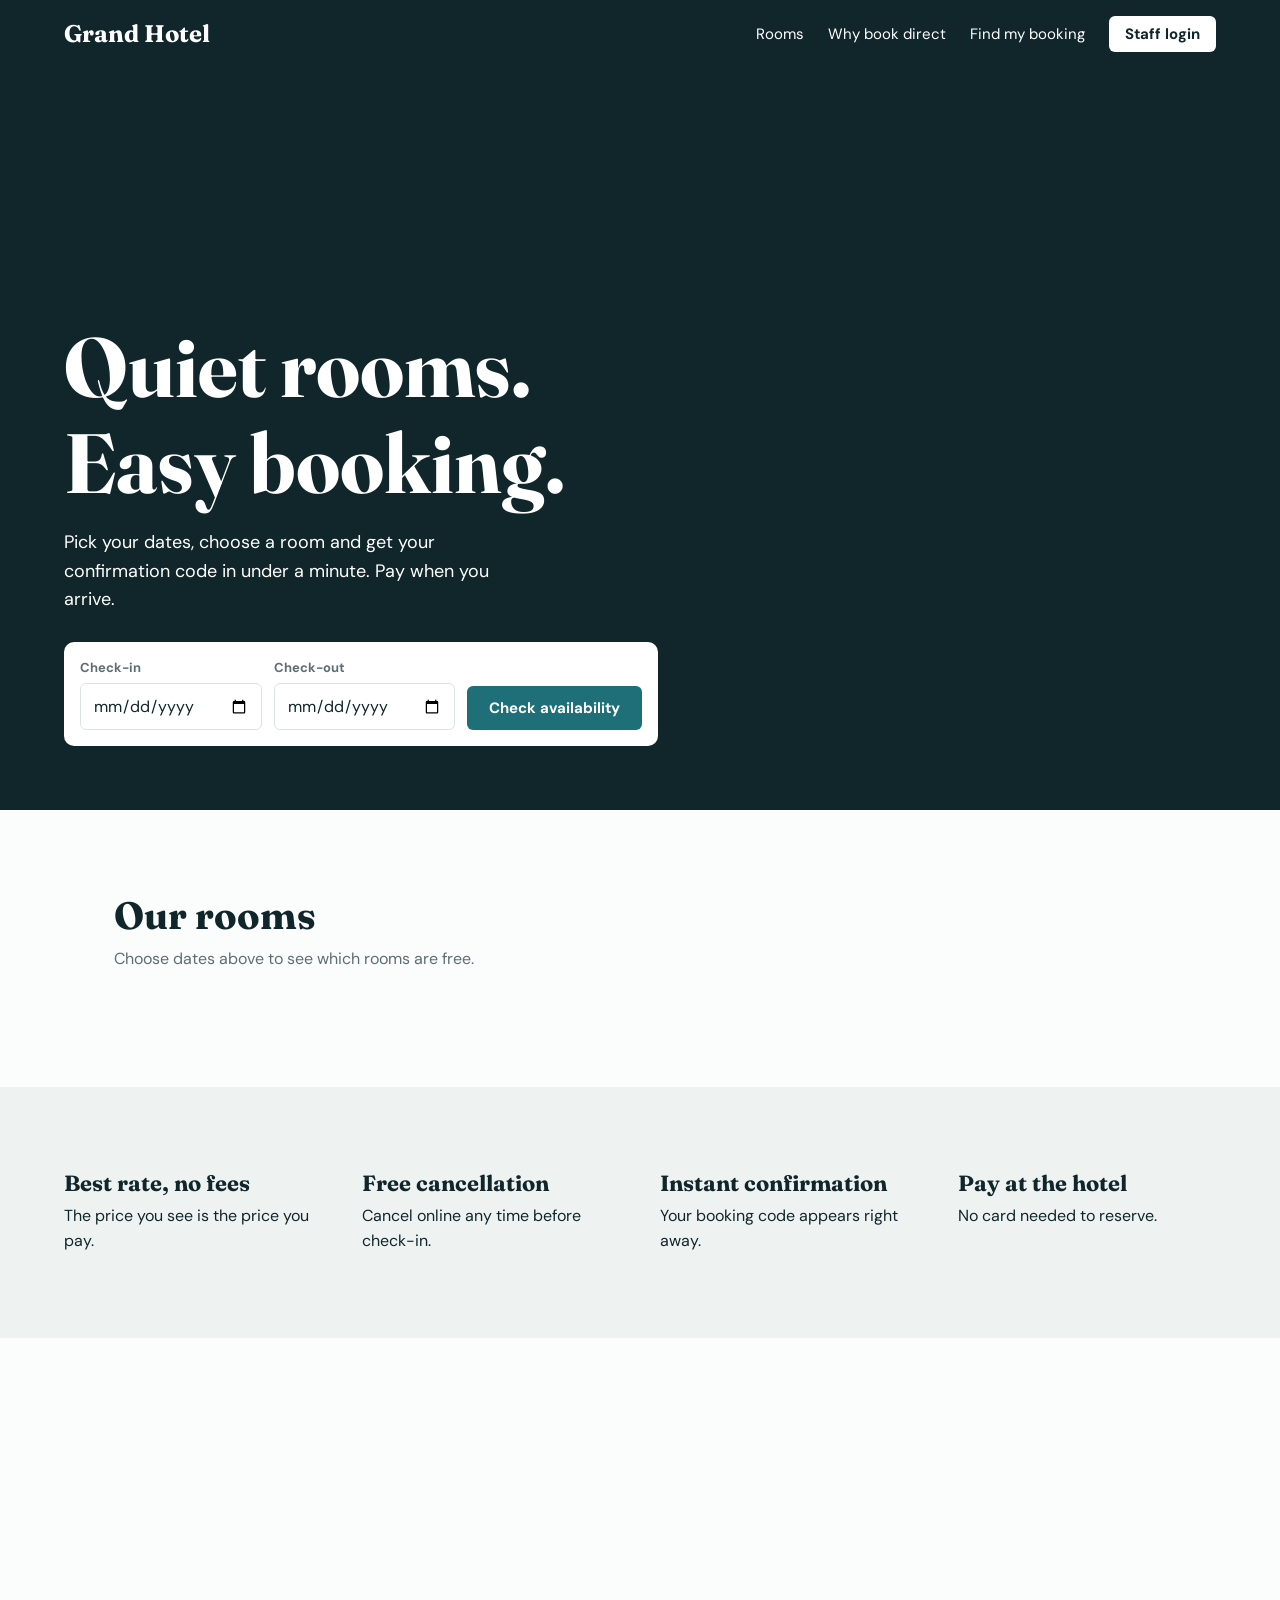
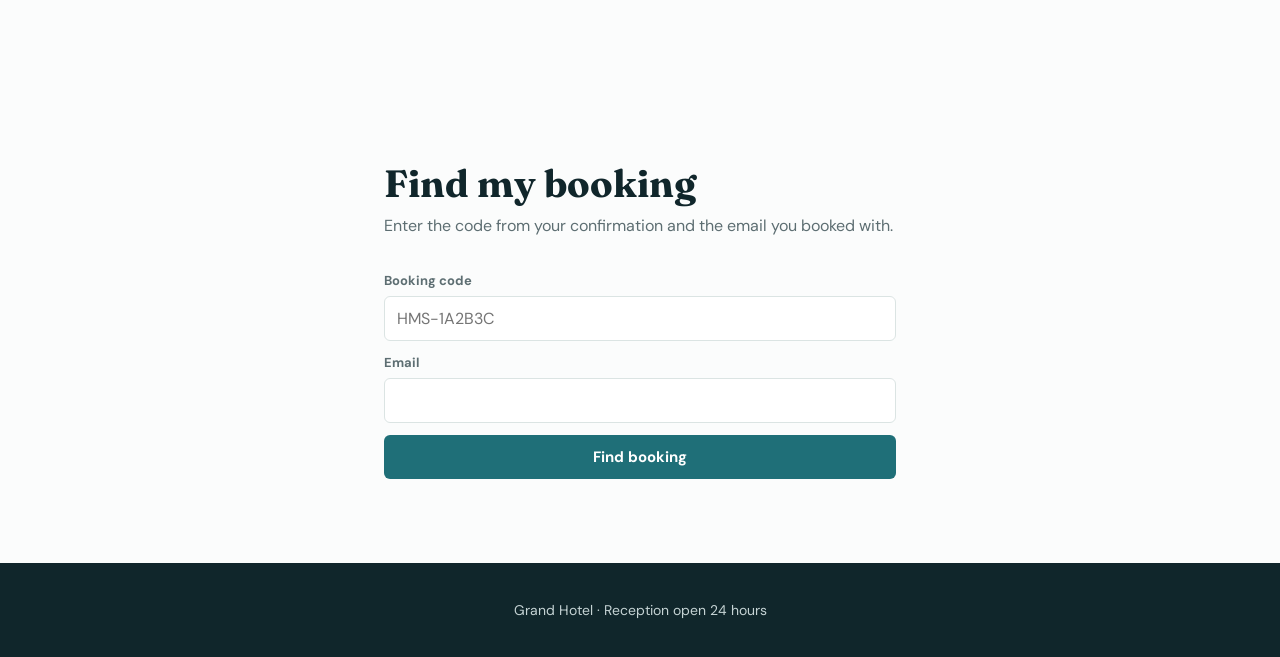
==== website/index.html @ 762f64a4 "WIP: PDF changes" ====
<!doctype html>
<html lang="en"><head><meta charset="utf-8">
<meta name="viewport" content="width=device-width,initial-scale=1">
<title>Grand Hotel | Book your stay</title>
<link rel="preconnect" href="https://fonts.googleapis.com">
<link href="https://fonts.googleapis.com/css2?family=DM+Sans:wght@400;500;700&family=Fraunces:opsz,wght@9..144,500;9..144,700&display=swap" rel="stylesheet">
<link rel="stylesheet" href="css/site.css"></head>
<body>
<header id="nav"><a class="logo" href="#top">Grand Hotel</a>
<nav><a href="#rooms">Rooms</a><a href="#why">Why book direct</a><a href="#manage">Find my booking</a><a class="btn sm" href="/app/">Staff login</a></nav></header>
<section class="hero" id="top"><div>
<h1>Quiet rooms. Easy booking.</h1>
<p>Pick your dates, choose a room and get your confirmation code in under a minute. Pay when you arrive.</p>
<form class="search" id="search">
<label>Check-in<input type="date" id="ci" required></label>
<label>Check-out<input type="date" id="co" required></label>
<button class="btn">Check availability</button></form></div></section>
<main>
<section id="rooms" class="wrap"><h2>Our rooms</h2><p class="sub" id="rooms-sub">Choose dates above to see which rooms are free.</p><div class="grid" id="rooms-grid"></div></section>
<section id="why" class="wrap feats">
<div><h3>Best rate, no fees</h3><p>The price you see is the price you pay.</p></div>
<div><h3>Free cancellation</h3><p>Cancel online any time before check-in.</p></div>
<div><h3>Instant confirmation</h3><p>Your booking code appears right away.</p></div>
<div><h3>Pay at the hotel</h3><p>No card needed to reserve.</p></div></section>
<section class="gallery">
<img src="https://images.unsplash.com/photo-1551882547-ff40c63fe5fa?auto=format&fit=crop&w=800&q=80" alt="Hotel exterior" onerror="this.remove()">
<img src="https://images.unsplash.com/photo-1445019980597-93fa8acb246c?auto=format&fit=crop&w=800&q=80" alt="Pool" onerror="this.remove()">
<img src="https://images.unsplash.com/photo-1564501049412-61c2a3083791?auto=format&fit=crop&w=800&q=80" alt="Lobby" onerror="this.remove()"></section>
<section id="manage" class="wrap narrow"><h2>Find my booking</h2><p class="sub">Enter the code from your confirmation and the email you booked with.</p>
<form id="mf"><label>Booking code<input name="ref" placeholder="HMS-1A2B3C" required></label><label>Email<input type="email" name="email" required></label><button class="btn">Find booking</button></form>
<div id="found"></div></section>
</main>
<footer>Grand Hotel · Reception open 24 hours</footer>
<div class="modal" id="modal"><div class="box" id="box"></div></div>
<script src="js/site.js"></script></body></html>
---- website/css/site.css ----
:root{--ink:#10262b;--sea:#1f6f78;--sea-d:#17555c;--mist:#eef3f2;--bg:#fbfcfc;--muted:#5d6e72;--line:#dbe4e3}
*{box-sizing:border-box;margin:0}
body{font:16px/1.6 "DM Sans",system-ui,sans-serif;color:var(--ink);background:var(--bg)}
h1,h2,h3,.logo{font-family:Fraunces,Georgia,serif;line-height:1.15}
a{color:inherit;text-decoration:none}
:focus-visible{outline:3px solid #e9a23b;outline-offset:2px}
header{position:fixed;inset:0 0 auto;z-index:20;display:flex;justify-content:space-between;align-items:center;padding:16px 5%;color:#fff;transition:background .3s,padding .3s}
header.solid{background:var(--ink);padding:10px 5%}
.logo{font-size:24px;font-weight:700}
nav{display:flex;gap:24px;align-items:center;font-size:15px}
.btn{background:var(--sea);color:#fff;border:0;padding:12px 22px;border-radius:6px;font:700 15px "DM Sans";cursor:pointer;transition:background .2s}
.btn:hover{background:var(--sea-d)}.btn:disabled{background:#b8c4c3;cursor:not-allowed}.btn.sm{padding:8px 16px}.btn.full{width:100%;margin-top:6px}
header .btn{background:#fff;color:var(--ink)}
.hero{min-height:90vh;display:flex;align-items:flex-end;color:#fff;padding:120px 5% 64px;background:linear-gradient(180deg,#10262b55,#10262bd9),url("https://images.unsplash.com/photo-1566073771259-6a8506099945?auto=format&fit=crop&w=1800&q=80") center/cover,var(--ink)}
.hero h1{font-size:clamp(42px,7vw,84px);max-width:11ch}
.hero p{max-width:480px;margin:16px 0 28px;font-size:18px}
.search{display:flex;gap:12px;flex-wrap:wrap;align-items:end;background:#fff;color:var(--ink);padding:16px;border-radius:10px;max-width:640px}
label{display:grid;gap:4px;font-size:13px;font-weight:700;color:var(--muted);flex:1;min-width:150px}
input{padding:11px 12px;border:1px solid var(--line);border-radius:6px;font:16px "DM Sans";color:var(--ink);width:100%;background:#fff}
.wrap{max-width:1180px;margin:auto;padding:84px 5%}.narrow{max-width:640px}
h2{font-size:38px}.sub{color:var(--muted);margin:8px 0 32px}
.grid{display:grid;grid-template-columns:repeat(auto-fill,minmax(310px,1fr));gap:28px}
.card{background:#fff;border:1px solid var(--line);border-radius:10px;overflow:hidden;display:flex;flex-direction:column}
.img{height:220px;background:linear-gradient(135deg,var(--ink),var(--sea))}.img img{width:100%;height:100%;object-fit:cover;display:block}
.body{padding:20px;display:flex;flex-direction:column;gap:8px;flex:1}.muted,small{color:var(--muted)}
.tags{display:flex;flex-wrap:wrap;gap:6px;list-style:none;padding:0}.tags li{font-size:13px;background:var(--mist);padding:3px 10px;border-radius:99px}
.foot{display:flex;justify-content:space-between;align-items:center;margin-top:auto;padding-top:14px;border-top:1px solid var(--line)}
.foot b{font-size:24px;font-family:Fraunces,serif}.total{display:block}
.feats{display:grid;grid-template-columns:repeat(auto-fit,minmax(220px,1fr));gap:40px;background:var(--mist);max-width:none}
.feats div{max-width:280px}.feats h3{margin-bottom:6px;font-size:22px}
.gallery{display:grid;grid-template-columns:repeat(3,1fr);height:340px}.gallery img{width:100%;height:100%;object-fit:cover;display:block}
footer{background:var(--ink);color:#c5d3d4;text-align:center;padding:36px 5%;font-size:14px}
.modal{position:fixed;inset:0;background:#10262bb3;display:none;place-items:center;z-index:50;padding:16px}.modal.open{display:grid}
.box{background:#fff;border-radius:12px;padding:28px;width:100%;max-width:480px;max-height:92vh;overflow:auto;position:relative;animation:pop .25s}
@keyframes pop{from{opacity:0;transform:translateY(14px)}}
@media(prefers-reduced-motion:reduce){.box{animation:none}}
.x{position:absolute;right:14px;top:8px;background:0;border:0;font-size:28px;cursor:pointer;color:var(--ink)}
form{display:grid;gap:12px;margin-top:14px}.two{display:flex;gap:12px}
.sum{font-weight:700}.err{color:#b91c1c;font-size:14px}.ref{font:700 34px monospace;color:var(--sea);letter-spacing:.08em;margin:8px 0}
.found{background:#fff;border:1px solid var(--line);border-radius:10px;padding:20px;margin-top:20px}
.badge{padding:2px 10px;border-radius:99px;font-size:13px;background:#dcf2e4;color:#166534}.badge.cancelled{background:#fde2e2;color:#991b1b}
@media(max-width:700px){nav a:not(.btn){display:none}.gallery{grid-template-columns:1fr;height:auto}.two{flex-direction:column}}
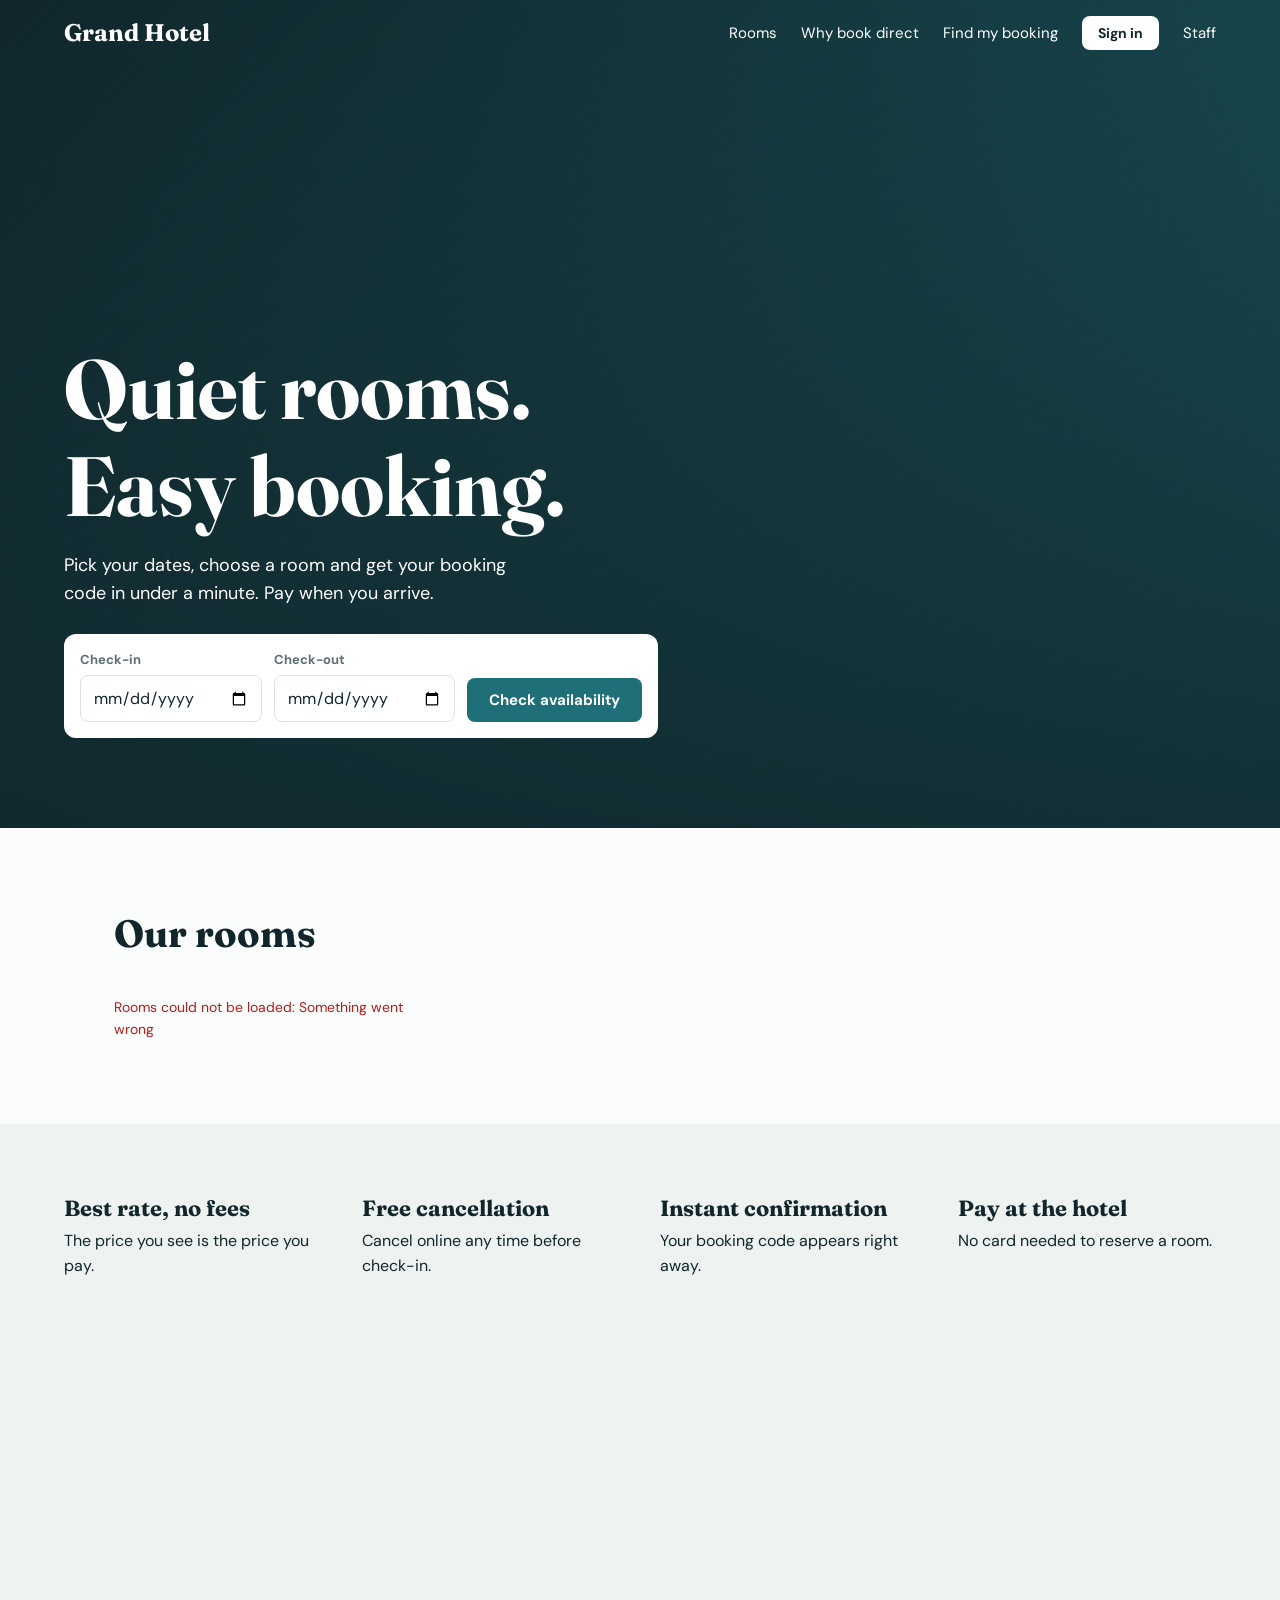
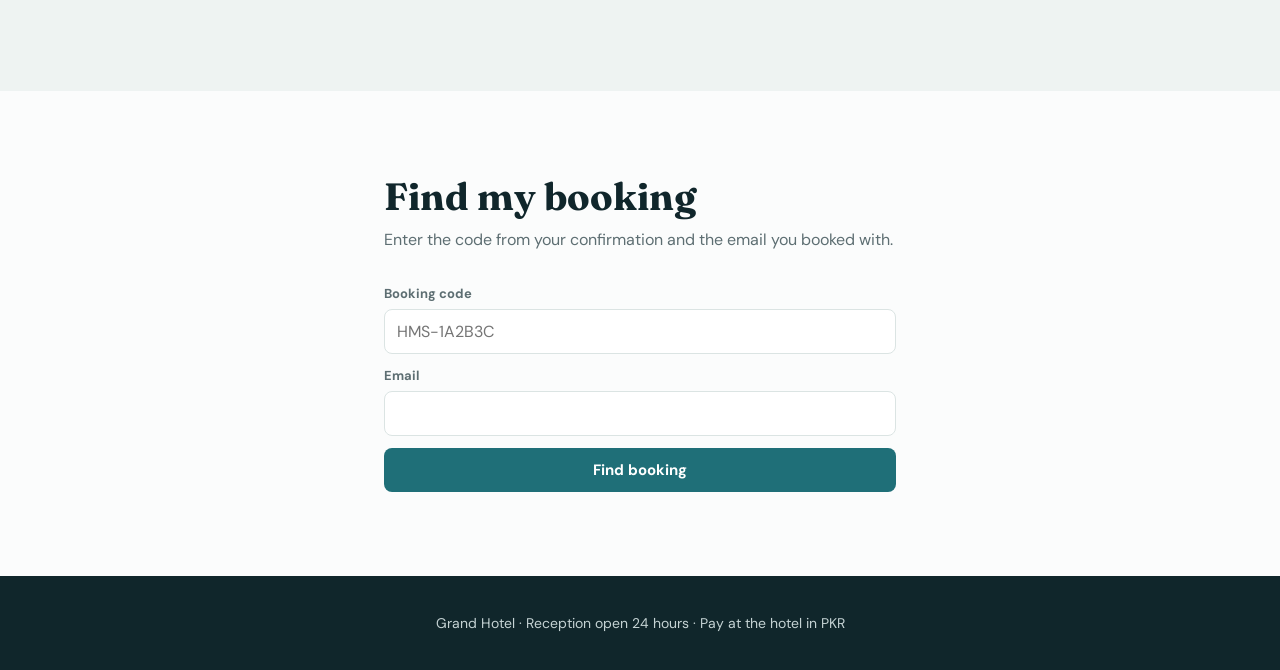
==== commit 06ef34a3: "Staff panal: add theme, price in pkr, room type photo with url, & Customer accounts, room photo uplo" ====
--- a/website/index.html
+++ b/website/index.html
@@ -1,35 +1,69 @@
 <!doctype html>
-<html lang="en"><head><meta charset="utf-8">
+<html lang="en">
+<head>
+<meta charset="utf-8">
 <meta name="viewport" content="width=device-width,initial-scale=1">
 <title>Grand Hotel | Book your stay</title>
+<meta name="description" content="Book a room at Grand Hotel online. Best rate, free cancellation, pay at the hotel.">
 <link rel="preconnect" href="https://fonts.googleapis.com">
-<link href="https://fonts.googleapis.com/css2?family=DM+Sans:wght@400;500;700&family=Fraunces:opsz,wght@9..144,500;9..144,700&display=swap" rel="stylesheet">
-<link rel="stylesheet" href="css/site.css"></head>
+<link href="https://fonts.googleapis.com/css2?family=DM+Sans:wght@400;500;700&family=Fraunces:opsz,wght@9..144,600;9..144,700&display=swap" rel="stylesheet">
+<link rel="stylesheet" href="css/site.css">
+</head>
 <body>
-<header id="nav"><a class="logo" href="#top">Grand Hotel</a>
-<nav><a href="#rooms">Rooms</a><a href="#why">Why book direct</a><a href="#manage">Find my booking</a><a class="btn sm" href="/app/">Staff login</a></nav></header>
-<section class="hero" id="top"><div>
-<h1>Quiet rooms. Easy booking.</h1>
-<p>Pick your dates, choose a room and get your confirmation code in under a minute. Pay when you arrive.</p>
-<form class="search" id="search">
-<label>Check-in<input type="date" id="ci" required></label>
-<label>Check-out<input type="date" id="co" required></label>
-<button class="btn">Check availability</button></form></div></section>
+<a class="skip" href="#rooms">Skip to rooms</a>
+<header id="nav">
+  <a class="logo" href="#top">Grand Hotel</a>
+  <nav aria-label="Main"><a href="#rooms">Rooms</a><a href="#why">Why book direct</a><a href="#manage">Find my booking</a><span id="acct"></span><a href="/app/">Staff</a></nav>
+</header>
+
+<section class="hero" id="top">
+  <div>
+    <h1>Quiet rooms. Easy booking.</h1>
+    <p>Pick your dates, choose a room and get your booking code in under a minute. Pay when you arrive.</p>
+    <form class="search" id="search">
+      <label>Check-in<input type="date" id="ci" required></label>
+      <label>Check-out<input type="date" id="co" required></label>
+      <button class="btn">Check availability</button>
+    </form>
+    <p class="err" id="serr" role="alert"></p>
+  </div>
+</section>
+
 <main>
-<section id="rooms" class="wrap"><h2>Our rooms</h2><p class="sub" id="rooms-sub">Choose dates above to see which rooms are free.</p><div class="grid" id="rooms-grid"></div></section>
-<section id="why" class="wrap feats">
-<div><h3>Best rate, no fees</h3><p>The price you see is the price you pay.</p></div>
-<div><h3>Free cancellation</h3><p>Cancel online any time before check-in.</p></div>
-<div><h3>Instant confirmation</h3><p>Your booking code appears right away.</p></div>
-<div><h3>Pay at the hotel</h3><p>No card needed to reserve.</p></div></section>
-<section class="gallery">
-<img src="https://images.unsplash.com/photo-1551882547-ff40c63fe5fa?auto=format&fit=crop&w=800&q=80" alt="Hotel exterior" onerror="this.remove()">
-<img src="https://images.unsplash.com/photo-1445019980597-93fa8acb246c?auto=format&fit=crop&w=800&q=80" alt="Pool" onerror="this.remove()">
-<img src="https://images.unsplash.com/photo-1564501049412-61c2a3083791?auto=format&fit=crop&w=800&q=80" alt="Lobby" onerror="this.remove()"></section>
-<section id="manage" class="wrap narrow"><h2>Find my booking</h2><p class="sub">Enter the code from your confirmation and the email you booked with.</p>
-<form id="mf"><label>Booking code<input name="ref" placeholder="HMS-1A2B3C" required></label><label>Email<input type="email" name="email" required></label><button class="btn">Find booking</button></form>
-<div id="found"></div></section>
+  <section id="rooms" class="wrap">
+    <h2>Our rooms</h2>
+    <p class="sub" id="rooms-sub" aria-live="polite">Choose your dates above to see which rooms are free.</p>
+    <div class="grid" id="rooms-grid"></div>
+  </section>
+
+  <section id="why" class="feats">
+    <div><h3>Best rate, no fees</h3><p>The price you see is the price you pay.</p></div>
+    <div><h3>Free cancellation</h3><p>Cancel online any time before check-in.</p></div>
+    <div><h3>Instant confirmation</h3><p>Your booking code appears right away.</p></div>
+    <div><h3>Pay at the hotel</h3><p>No card needed to reserve a room.</p></div>
+  </section>
+
+  <section class="gallery" aria-label="Photo gallery">
+    <img loading="lazy" alt="Hotel exterior" src="https://images.unsplash.com/photo-1551882547-ff40c63fe5fa?auto=format&fit=crop&w=800&q=80">
+    <img loading="lazy" alt="Hotel pool" src="https://images.unsplash.com/photo-1445019980597-93fa8acb246c?auto=format&fit=crop&w=800&q=80">
+    <img loading="lazy" alt="Hotel lobby" src="https://images.unsplash.com/photo-1564501049412-61c2a3083791?auto=format&fit=crop&w=800&q=80">
+  </section>
+
+  <section id="manage" class="wrap narrow">
+    <h2>Find my booking</h2>
+    <p class="sub">Enter the code from your confirmation and the email you booked with.</p>
+    <form id="mf">
+      <label>Booking code<input name="ref" placeholder="HMS-1A2B3C" required autocomplete="off"></label>
+      <label>Email<input type="email" name="email" required></label>
+      <button class="btn">Find booking</button>
+    </form>
+    <div id="found" aria-live="polite"></div>
+  </section>
 </main>
-<footer>Grand Hotel · Reception open 24 hours</footer>
-<div class="modal" id="modal"><div class="box" id="box"></div></div>
-<script src="js/site.js"></script></body></html>
+
+<footer>Grand Hotel · Reception open 24 hours · Pay at the hotel in PKR</footer>
+
+<div class="modal" id="modal" role="dialog" aria-modal="true" aria-label="Booking"><div class="box" id="box"></div></div>
+<script src="js/site.js"></script>
+</body>
+</html>
--- a/website/css/site.css
+++ b/website/css/site.css
@@ -1,42 +1,54 @@
-:root{--ink:#10262b;--sea:#1f6f78;--sea-d:#17555c;--mist:#eef3f2;--bg:#fbfcfc;--muted:#5d6e72;--line:#dbe4e3}
+:root{--ink:#10262b;--sea:#1f6f78;--sea-d:#17555c;--mist:#eef3f2;--bg:#fbfcfc;--muted:#5d6e72;--line:#dbe4e3;--gold:#e9a23b}
 *{box-sizing:border-box;margin:0}
+html{scroll-behavior:smooth}
 body{font:16px/1.6 "DM Sans",system-ui,sans-serif;color:var(--ink);background:var(--bg)}
 h1,h2,h3,.logo{font-family:Fraunces,Georgia,serif;line-height:1.15}
 a{color:inherit;text-decoration:none}
-:focus-visible{outline:3px solid #e9a23b;outline-offset:2px}
+:focus-visible{outline:3px solid var(--gold);outline-offset:2px}
+.skip{position:absolute;left:-999px}.skip:focus{left:8px;top:8px;background:#fff;padding:8px 12px;z-index:99}
 header{position:fixed;inset:0 0 auto;z-index:20;display:flex;justify-content:space-between;align-items:center;padding:16px 5%;color:#fff;transition:background .3s,padding .3s}
 header.solid{background:var(--ink);padding:10px 5%}
 .logo{font-size:24px;font-weight:700}
 nav{display:flex;gap:24px;align-items:center;font-size:15px}
-.btn{background:var(--sea);color:#fff;border:0;padding:12px 22px;border-radius:6px;font:700 15px "DM Sans";cursor:pointer;transition:background .2s}
-.btn:hover{background:var(--sea-d)}.btn:disabled{background:#b8c4c3;cursor:not-allowed}.btn.sm{padding:8px 16px}.btn.full{width:100%;margin-top:6px}
-header .btn{background:#fff;color:var(--ink)}
-.hero{min-height:90vh;display:flex;align-items:flex-end;color:#fff;padding:120px 5% 64px;background:linear-gradient(180deg,#10262b55,#10262bd9),url("https://images.unsplash.com/photo-1566073771259-6a8506099945?auto=format&fit=crop&w=1800&q=80") center/cover,var(--ink)}
+.btn{background:var(--sea);color:#fff;border:0;padding:12px 22px;border-radius:8px;font:700 15px "DM Sans",sans-serif;cursor:pointer;transition:background .2s}
+.btn:hover{background:var(--sea-d)}.btn:disabled{background:#b8c4c3;cursor:not-allowed}
+.btn.sm{padding:8px 16px}.btn.light{background:#fff;color:var(--ink)}.btn.full{width:100%}
+.hero{min-height:92vh;display:flex;align-items:flex-end;color:#fff;padding:120px 5% 64px;background:linear-gradient(180deg,#10262b55,#10262bdd),url("https://images.unsplash.com/photo-1566073771259-6a8506099945?auto=format&fit=crop&w=1800&q=80") center/cover,linear-gradient(135deg,var(--ink),var(--sea))}
 .hero h1{font-size:clamp(42px,7vw,84px);max-width:11ch}
-.hero p{max-width:480px;margin:16px 0 28px;font-size:18px}
-.search{display:flex;gap:12px;flex-wrap:wrap;align-items:end;background:#fff;color:var(--ink);padding:16px;border-radius:10px;max-width:640px}
+.hero p{max-width:480px;margin:16px 0 26px;font-size:18px}
+.search{display:flex;gap:12px;flex-wrap:wrap;align-items:flex-end;background:#fff;color:var(--ink);padding:16px;border-radius:12px;max-width:640px}
 label{display:grid;gap:4px;font-size:13px;font-weight:700;color:var(--muted);flex:1;min-width:150px}
-input{padding:11px 12px;border:1px solid var(--line);border-radius:6px;font:16px "DM Sans";color:var(--ink);width:100%;background:#fff}
+input{padding:11px 12px;border:1px solid var(--line);border-radius:8px;font:16px "DM Sans",sans-serif;color:var(--ink);width:100%;background:#fff}
 .wrap{max-width:1180px;margin:auto;padding:84px 5%}.narrow{max-width:640px}
 h2{font-size:38px}.sub{color:var(--muted);margin:8px 0 32px}
 .grid{display:grid;grid-template-columns:repeat(auto-fill,minmax(310px,1fr));gap:28px}
-.card{background:#fff;border:1px solid var(--line);border-radius:10px;overflow:hidden;display:flex;flex-direction:column}
+.card{background:#fff;border:1px solid var(--line);border-radius:14px;overflow:hidden;display:flex;flex-direction:column;transition:box-shadow .2s,transform .2s}
+.card:hover{box-shadow:0 14px 34px #10262b1a;transform:translateY(-3px)}
 .img{height:220px;background:linear-gradient(135deg,var(--ink),var(--sea))}.img img{width:100%;height:100%;object-fit:cover;display:block}
-.body{padding:20px;display:flex;flex-direction:column;gap:8px;flex:1}.muted,small{color:var(--muted)}
-.tags{display:flex;flex-wrap:wrap;gap:6px;list-style:none;padding:0}.tags li{font-size:13px;background:var(--mist);padding:3px 10px;border-radius:99px}
-.foot{display:flex;justify-content:space-between;align-items:center;margin-top:auto;padding-top:14px;border-top:1px solid var(--line)}
-.foot b{font-size:24px;font-family:Fraunces,serif}.total{display:block}
-.feats{display:grid;grid-template-columns:repeat(auto-fit,minmax(220px,1fr));gap:40px;background:var(--mist);max-width:none}
-.feats div{max-width:280px}.feats h3{margin-bottom:6px;font-size:22px}
-.gallery{display:grid;grid-template-columns:repeat(3,1fr);height:340px}.gallery img{width:100%;height:100%;object-fit:cover;display:block}
+.body{padding:20px;display:flex;flex-direction:column;gap:8px;flex:1}
+.muted,small{color:var(--muted)}
+.tags{display:flex;flex-wrap:wrap;gap:6px;list-style:none;padding:0}
+.tags li{font-size:13px;background:var(--mist);padding:3px 10px;border-radius:99px}
+.foot{display:flex;justify-content:space-between;align-items:center;gap:10px;margin-top:auto;padding-top:14px;border-top:1px solid var(--line)}
+.foot b{font-size:22px;font-family:Fraunces,serif}.total{display:block}
+.feats{display:grid;grid-template-columns:repeat(auto-fit,minmax(220px,1fr));gap:40px;background:var(--mist);padding:72px 5%}
+.feats h3{margin-bottom:6px;font-size:22px}
+.gallery{display:grid;grid-template-columns:repeat(3,1fr);height:340px;background:var(--mist)}
+.gallery img{width:100%;height:100%;object-fit:cover;display:block}
 footer{background:var(--ink);color:#c5d3d4;text-align:center;padding:36px 5%;font-size:14px}
-.modal{position:fixed;inset:0;background:#10262bb3;display:none;place-items:center;z-index:50;padding:16px}.modal.open{display:grid}
-.box{background:#fff;border-radius:12px;padding:28px;width:100%;max-width:480px;max-height:92vh;overflow:auto;position:relative;animation:pop .25s}
+.modal{position:fixed;inset:0;background:#10262bcc;display:none;place-items:center;z-index:50;padding:16px}.modal.open{display:grid}
+.box{background:#fff;border-radius:16px;padding:28px;width:100%;max-width:480px;max-height:92vh;overflow:auto;position:relative;animation:pop .25s}
 @keyframes pop{from{opacity:0;transform:translateY(14px)}}
-@media(prefers-reduced-motion:reduce){.box{animation:none}}
+@media(prefers-reduced-motion:reduce){.box{animation:none}html{scroll-behavior:auto}.card{transition:none}}
 .x{position:absolute;right:14px;top:8px;background:0;border:0;font-size:28px;cursor:pointer;color:var(--ink)}
-form{display:grid;gap:12px;margin-top:14px}.two{display:flex;gap:12px}
-.sum{font-weight:700}.err{color:#b91c1c;font-size:14px}.ref{font:700 34px monospace;color:var(--sea);letter-spacing:.08em;margin:8px 0}
-.found{background:#fff;border:1px solid var(--line);border-radius:10px;padding:20px;margin-top:20px}
-.badge{padding:2px 10px;border-radius:99px;font-size:13px;background:#dcf2e4;color:#166534}.badge.cancelled{background:#fde2e2;color:#991b1b}
-@media(max-width:700px){nav a:not(.btn){display:none}.gallery{grid-template-columns:1fr;height:auto}.two{flex-direction:column}}
+form{display:grid;gap:12px;margin-top:14px}.two{display:flex;gap:12px}.sum{font-weight:700}
+.err{color:#b91c1c;font-size:14px;margin-top:8px}
+.ref{font:700 34px monospace;color:var(--sea);letter-spacing:.08em;margin:8px 0}
+.found{background:#fff;border:1px solid var(--line);border-radius:12px;padding:20px;margin-top:20px}
+.badge{padding:2px 10px;border-radius:99px;font-size:13px;background:#dcf2e4;color:#166534;text-transform:capitalize}.badge.cancelled{background:#fde2e2;color:#991b1b}
+@media(max-width:700px){nav a:not(.btn){display:none}.gallery{grid-template-columns:1fr;height:auto}.gallery img{height:220px}.two{flex-direction:column}}
+
+#acct{display:flex;gap:12px;align-items:center}
+.link{background:0;border:0;color:inherit;cursor:pointer;font:inherit;text-decoration:underline;padding:0}
+.box a{color:var(--sea);font-weight:700}
+.btn.sm{font-size:14px}
